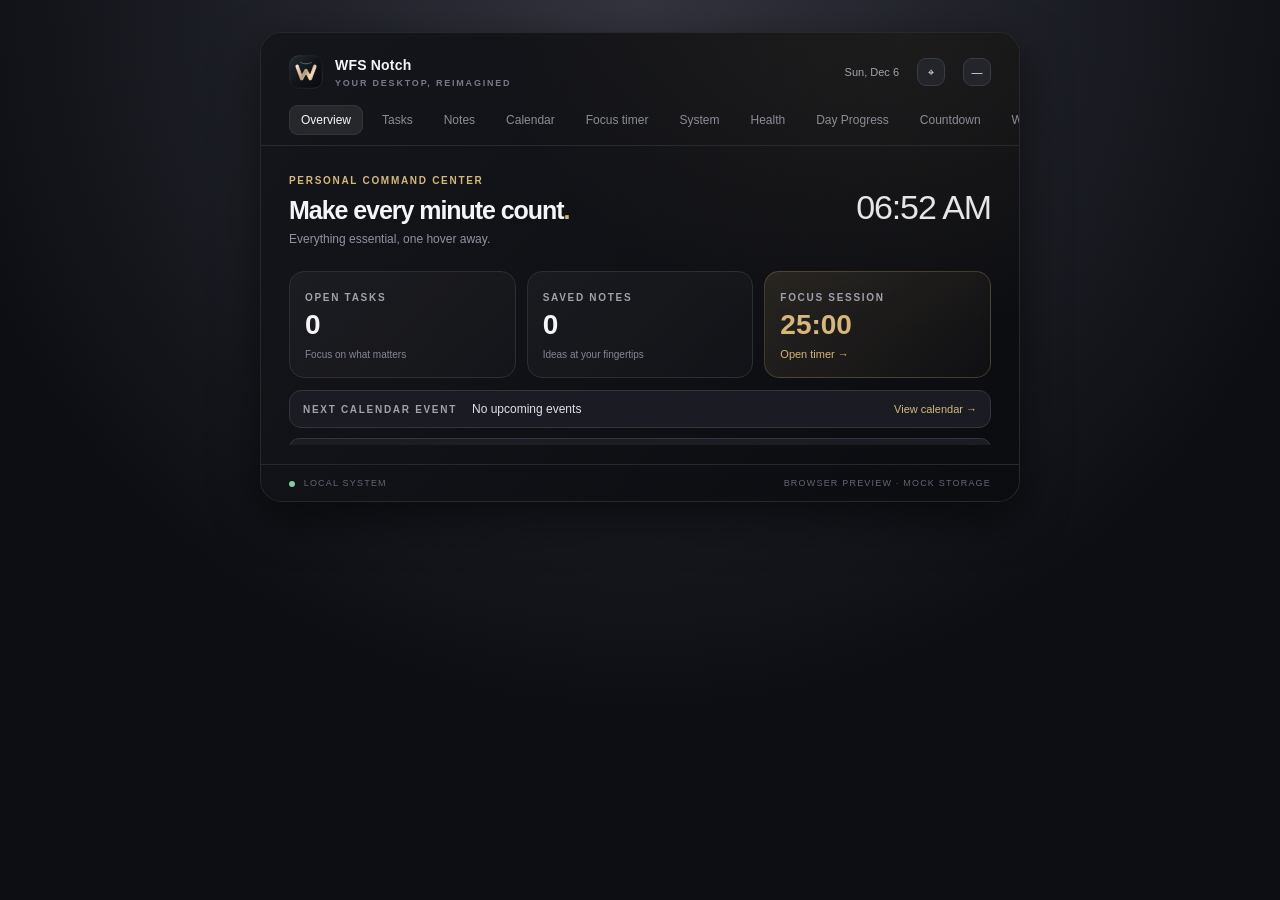
==== 02_APP/ui/index.html @ 5e93414b "feat(rea): add health, countdown, weather, day progress and flashcard panels" ====
<!doctype html>
<html lang="en">
<head>
  <meta charset="utf-8">
  <meta name="viewport" content="width=device-width, initial-scale=1">
  <meta name="color-scheme" content="dark">
  <meta http-equiv="Content-Security-Policy" content="default-src 'self'; script-src 'self'; style-src 'self' 'unsafe-inline'; img-src 'self' data:; connect-src 'self' https://api.open-meteo.com https://geocoding-api.open-meteo.com">
  <title>WFS Notch</title>
  <link rel="stylesheet" href="styles.css">
</head>
<body>
  <div id="notch" class="notch" aria-label="WFS Notch">
    <div class="collapsed" id="collapsed" tabindex="0" role="button" aria-label="Open WFS Notch">
      <span class="signal"><span></span><span></span><span></span></span>
      <span class="collapsed-label">WFS <b>NOTCH</b></span>
      <time id="closed-clock">00:00</time>
    </div>
    <div class="expanded" id="expanded" hidden>
      <header class="topbar">
        <div class="brand"><div class="brand-mark"><img src="assets/wfs-notch-mark.svg" alt="" width="34" height="34"></div><div><strong>WFS Notch</strong><small>YOUR DESKTOP, REIMAGINED</small></div></div>
        <div class="top-actions"><span id="current-date"></span><button class="icon-button" id="pin-button" title="Keep panel open" aria-pressed="false" aria-label="Toggle pinned panel">⌖</button><button class="icon-button" id="collapse" title="Collapse" aria-label="Collapse">—</button></div>
      </header>
      <nav class="tabs" aria-label="Modules">
        <button data-tab="home" class="tab active">Overview</button>
        <button data-tab="todos" class="tab">Tasks</button>
        <button data-tab="notes" class="tab">Notes</button>
        <button data-tab="calendar" class="tab">Calendar</button>
        <button data-tab="timer" class="tab">Focus timer</button>
        <button data-tab="system" class="tab">System</button>
        <button data-tab="health" class="tab">Health</button>
        <button data-tab="day" class="tab">Day Progress</button>
        <button data-tab="countdown" class="tab">Countdown</button>
        <button data-tab="weather" class="tab">Weather</button>
        <button data-tab="flashcards" class="tab">Flashcards</button>
        <button data-tab="habits" class="tab">Habits</button>
        <button data-tab="dock" class="tab">Dock</button>
        <button data-tab="media" class="tab">Media</button>
        <button data-tab="tools" class="tab">Tools</button>
        <button data-tab="settings" class="tab">Settings</button>
      </nav>
      <main>
        <section class="panel active" id="panel-home">
          <div class="welcome"><div><p class="eyebrow">PERSONAL COMMAND CENTER</p><h1>Make every minute count<span>.</span></h1><p>Everything essential, one hover away.</p></div><div class="hero-time" id="hero-time">00:00</div></div>
          <div class="home-grid">
            <div class="mini-card"><span class="mini-label">OPEN TASKS</span><b id="task-count">0</b><small>Focus on what matters</small></div>
            <div class="mini-card"><span class="mini-label">SAVED NOTES</span><b id="note-count">0</b><small>Ideas at your fingertips</small></div>
            <div class="mini-card focus-card"><span class="mini-label">FOCUS SESSION</span><b id="focus-status">25:00</b><button class="text-button" id="go-timer">Open timer →</button></div>
          </div>
          <div class="home-upcoming"><span class="mini-label">NEXT CALENDAR EVENT</span><span id="next-event">No upcoming events</span><button class="text-button" id="go-calendar" type="button">View calendar →</button></div>
          <div class="phase4-home">Habits completed today <b id="home-habit-progress">0 / 0</b> · Pinned links <b id="home-link-count">0</b></div>
          <div class="footnote">Local-first · Rust backend · Original WFS Notch design</div>
        </section>
        <section class="panel" id="panel-todos">
          <div class="section-heading"><div><h2>Tasks</h2><p>Keep your priorities moving.</p></div><span class="section-pill" id="todo-progress">0 complete</span></div>
          <form class="input-row" id="todo-form"><input id="todo-input" maxlength="200" placeholder="Add a task..." autocomplete="off" aria-label="New task" required><button type="submit" class="primary">Add task</button></form>
          <div id="todo-list" class="list-scroll"></div>
        </section>
        <section class="panel" id="panel-notes">
          <div class="section-heading"><div><h2>Notes</h2><p>Capture ideas as they happen.</p></div><button id="note-new" class="primary">+ New note</button></div>
          <div class="note-layout"><div id="note-list" class="note-list"></div><div class="note-editor"><input id="note-title" placeholder="Note title" maxlength="200"><textarea id="note-body" placeholder="Start writing your thoughts..." maxlength="50000"></textarea><div class="note-foot"><small id="save-status" aria-live="polite">Choose or create a note</small><div class="note-actions"><button class="text-button" id="note-save" type="button">Save now</button><button class="danger-link" id="note-delete" type="button">Delete note</button></div></div></div></div>
        </section>
        <section class="panel" id="panel-calendar">
          <div class="section-heading"><div><h2>Calendar</h2><p>Local events and in-app reminders while WFS Notch is running.</p></div><span class="section-pill" id="calendar-count">0 EVENTS</span></div>
          <form id="event-form" class="event-form">
            <input id="event-title" maxlength="200" required placeholder="Event title" aria-label="Event title">
            <input id="event-time" type="datetime-local" required aria-label="Event date and time">
            <select id="event-remind" aria-label="Reminder"><option value="off">No reminder</option><option value="0">At event time</option><option value="5">5 min before</option><option value="15">15 min before</option><option value="30">30 min before</option><option value="60">1 hour before</option></select>
            <button class="primary" id="event-submit" type="submit">Add event</button>
          </form>
          <div class="event-edit-actions"><button class="text-button" id="event-cancel" type="button" hidden>Cancel editing event</button></div>
          <div class="event-hint">Dates are stored as UTC timestamps and shown in your computer's local timezone. Reminders are only displayed while this app is running.</div>
          <div id="event-list" class="event-list" aria-live="polite"></div>
        </section>
        <section class="panel" id="panel-system">
          <div class="section-heading"><div><h2>System monitor</h2><p>Live CPU and memory usage from Windows.</p></div><button class="secondary" id="system-refresh" type="button">Refresh</button></div>
          <div class="system-grid">
            <div class="system-card"><span class="mini-label">CPU USAGE</span><b id="system-cpu">—</b><div class="meter"><span id="cpu-meter"></span></div></div>
            <div class="system-card"><span class="mini-label">MEMORY USAGE</span><b id="system-memory">—</b><div class="meter"><span id="memory-meter"></span></div></div>
          </div>
          <p id="system-detail" class="system-detail">No reading yet.</p>
          <p class="event-hint">Refreshes every 4 seconds while this panel is open. Does not track running apps, upload telemetry, or run a background service.</p>
        </section>
        <section class="panel" id="panel-timer">
          <div class="section-heading"><div><h2>Focus timer</h2><p>Own your next session.</p></div><span class="section-pill">POMODORO</span></div>
          <div class="timer-layout"><div class="timer-ring"><div class="timer-ring-inner"><strong id="timer-display">25:00</strong><span id="timer-label">READY WHEN YOU ARE</span></div></div><div class="timer-controls"><p>SESSION LENGTH</p><div class="preset-row"><button data-minutes="15">15m</button><button data-minutes="25" class="selected">25m</button><button data-minutes="45">45m</button><button data-minutes="60">60m</button></div><button id="timer-start" class="primary large">Start focus</button><button id="timer-reset" class="secondary large">Reset</button></div></div>
        </section>

        <section class="panel" id="panel-health">
          <div class="section-heading"><div><h2>Health &amp; wellness</h2><p>Daily water, short breaks, and calm minutes. Local-only tracking.</p></div><span class="section-pill" id="health-day">TODAY</span></div>
          <div class="health-grid">
            <div class="system-card"><span class="mini-label">WATER · GOAL 8 GLASSES</span><b id="health-water">0 / 8</b><div class="meter"><span id="health-water-meter"></span></div><div class="tool-actions"><button class="primary" data-health="water_plus" type="button">+ Glass</button><button class="secondary" data-health="water_minus" type="button">− Glass</button></div></div>
            <div class="system-card"><span class="mini-label">BREAKS TODAY</span><b id="health-breaks">0</b><button class="secondary" data-health="break_plus" type="button">Log short break</button></div>
            <div class="system-card"><span class="mini-label">CALM MINUTES</span><b id="health-calm">0</b><button class="secondary" data-health="calm_plus" type="button">+ 1 mindful minute</button></div>
          </div>
          <p class="event-hint">Your counters roll over at the next local date. This is a personal reminder, not a medical device.</p>
        </section>
        <section class="panel" id="panel-day">
          <div class="section-heading"><div><h2>Day progress</h2><p>One view of today’s timeline and completed tasks.</p></div><span class="section-pill" id="day-percent">0%</span></div>
          <div class="progress-caption"><strong id="day-clock">00:00</strong><span>Elapsed today</span></div>
          <div class="day-progress-track"><span id="day-progress-meter"></span></div>
          <div class="day-summary"><span id="day-task-progress">0 / 0 tasks completed</span><span id="day-events-count">0 events today</span></div>
          <div class="module-list" id="day-event-list"></div>
        </section>
        <section class="panel" id="panel-countdown">
          <div class="section-heading"><div><h2>Flexible countdown</h2><p>Independent timer with resume and +1/+5 minute adjustments.</p></div><span class="section-pill">LOCAL</span></div>
          <div class="countdown-face" id="countdown-display">05:00</div>
          <form class="countdown-form" id="countdown-form">
            <label for="countdown-minutes">Minutes (1–1440)</label><input id="countdown-minutes" type="number" min="1" max="1440" value="5" required>
            <button type="submit" class="secondary">Set duration</button>
          </form>
          <div class="tool-actions"><button class="primary" id="countdown-toggle" type="button">Start</button><button class="secondary" data-add-minutes="1" type="button">+1 minute</button><button class="secondary" data-add-minutes="5" type="button">+5 minutes</button><button class="secondary" id="countdown-reset" type="button">Reset to 5m</button></div>
          <p class="event-hint" id="countdown-status">Timer is ready. It continues to count down while the panel is hidden.</p>
        </section>
        <section class="panel" id="panel-weather">
          <div class="section-heading"><div><h2>Weather</h2><p>Opt-in weather from Open-Meteo, without API key or automatic location tracking.</p></div><span class="section-pill">ONLINE</span></div>
          <form class="input-row" id="weather-form"><input id="weather-city" maxlength="100" required placeholder="Enter city (e.g. Surabaya)" aria-label="Weather city"><button class="primary" type="submit" id="weather-search">Get weather</button></form>
          <div class="weather-current" id="weather-current" aria-live="polite">Enter a city to request current conditions.</div>
          <div class="weather-days" id="weather-days"></div>
          <p class="event-hint">City search is sent only on request to Open-Meteo. Results show the matched location; internet is required. No temperature is invented when unavailable.</p>
        </section>
        <section class="panel" id="panel-flashcards">
          <div class="section-heading"><div><h2>Notes flashcards</h2><p>Write lines like “question :: answer” in Notes, then practice here.</p></div><span class="section-pill" id="flashcards-count">0 CARDS</span></div>
          <select id="flashcards-note" class="flashcards-select" aria-label="Select flashcard note"></select>
          <div class="flashcard-face" id="flashcard-face">Select a note with flashcard lines.</div>
          <div class="tool-actions"><button class="primary" id="flashcard-flip" type="button">Show answer</button><button class="secondary" id="flashcard-next" type="button">Next card</button></div>
          <p id="flashcard-position" class="event-hint">Study locally; no account or AI service required.</p>
        </section>
        <section class="panel" id="panel-habits">
          <div class="section-heading"><div><h2>Habit tracker</h2><p>Build daily consistency, one check-in at a time.</p></div><span class="section-pill" id="habit-count">0 TODAY</span></div>
          <form id="habit-form" class="input-row"><input id="habit-title" maxlength="120" placeholder="New habit, e.g. Read for 20 minutes" aria-label="New habit" required><button class="primary" type="submit">Add habit</button></form>
          <p class="event-hint">Check-ins are saved locally. The daily date follows your PC's timezone; no account required.</p>
          <div class="module-list" id="habit-list" aria-live="polite"></div>
        </section>
        <section class="panel" id="panel-dock">
          <div class="section-heading"><div><h2>Dock &amp; quick launch</h2><p>Launch Windows essentials and pin your favorite websites.</p></div><span class="section-pill">WINDOWS</span></div>
          <div class="launch-grid" id="builtin-list">
            <button type="button" data-launch="explorer">📁 Files</button>
            <button type="button" data-launch="calculator">🧮 Calculator</button>
            <button type="button" data-launch="notepad">📝 Notepad</button>
            <button type="button" data-launch="paint">🎨 Paint</button>
            <button type="button" data-launch="settings">⚙ Settings</button>
          </div>
          <form id="quicklink-form" class="link-form">
            <input id="quicklink-label" required maxlength="120" placeholder="Website name" aria-label="Website name">
            <input id="quicklink-url" type="url" maxlength="2048" required placeholder="https://example.com" aria-label="Website URL">
            <button class="primary" type="submit">Pin link</button>
          </form>
          <div class="module-list" id="quicklink-list"></div>
          <p class="event-hint">Native buttons require Windows; pinned links open in your default browser. URLs must be http(s), without embedded passwords.</p>
        </section>
        <section class="panel" id="panel-media">
          <div class="section-heading"><div><h2>Media remote</h2><p>Windows global media and volume controls.</p></div><span class="section-pill">NATIVE KEYS</span></div>
          <div class="media-pad">
            <button type="button" data-media="previous" aria-label="Previous track">⏮</button>
            <button type="button" data-media="play_pause" class="media-primary" aria-label="Play or pause">⏯</button>
            <button type="button" data-media="next" aria-label="Next track">⏭</button>
            <button type="button" data-media="stop" aria-label="Stop">⏹</button>
          </div>
          <div class="volume-pad">
            <button type="button" data-media="volume_down">− Volume</button>
            <button type="button" data-media="mute">Mute / unmute</button>
            <button type="button" data-media="volume_up">+ Volume</button>
          </div>
          <p class="event-hint">Controls the active Windows media session by sending standard media keys. Track title, album art, lyrics and playlists are not available yet. Playback depends on your media application.</p>
        </section>
        <section class="panel" id="panel-tools">
          <div class="section-heading"><div><h2>Quick tools</h2><p>Small utilities built into the notch.</p></div><span class="section-pill">OFFLINE</span></div>
          <div class="tools-grid">
            <div class="tool-card"><b>Stopwatch</b><div class="stopwatch-display" id="stopwatch-display">00:00.0</div><div class="tool-actions"><button class="primary" id="stopwatch-toggle">Start</button><button class="secondary" id="stopwatch-lap">Lap</button><button class="secondary" id="stopwatch-reset">Reset</button></div><div class="tool-laps" id="stopwatch-laps"></div></div>
            <div class="tool-card"><b>Secure password generator</b><p>Generated locally using the OS cryptographic random source.</p><div class="tool-actions"><button class="primary" id="password-generate">Generate</button><button class="secondary" id="password-copy">Copy</button></div><output id="password-output" class="tool-output" aria-live="polite">Click Generate</output></div>
            <div class="tool-card"><b>Quick math</b><p>Simple arithmetic. No network, no eval().</p><form id="math-form" class="tool-actions"><input id="math-input" aria-label="Math expression" placeholder="120 * 1.15" required><button class="primary" type="submit">=</button></form><output id="math-output" class="tool-output">Result</output></div>
            <div class="tool-card"><b>Command palette</b><p>Jump to modules quickly with Ctrl+K (while WFS Notch is focused).</p><button id="palette-open" class="secondary" type="button">Open palette</button></div>
          </div>
        </section>
        <div id="command-palette" class="palette-overlay" hidden role="dialog" aria-modal="true" aria-label="Command palette">
          <div class="palette-dialog"><input id="palette-search" placeholder="Jump to a module..." aria-label="Search modules"><div id="palette-results"></div><button id="palette-close" class="text-button" type="button">Close · Esc</button></div>
        </div>
        <section class="panel" id="panel-settings">
          <div class="section-heading"><div><h2>Appearance</h2><p>Personalize your command center.</p></div><span class="section-pill">LOCAL</span></div>
          <div class="settings-row"><div><b>Accent color</b><small>Choose a highlight for your workspace</small></div><div class="swatches"><button class="swatch" data-color="#d6b77a" style="--swatch:#d6b77a" aria-label="Champagne"></button><button class="swatch" data-color="#73c9e5" style="--swatch:#73c9e5" aria-label="Ice"></button><button class="swatch" data-color="#ae91f2" style="--swatch:#ae91f2" aria-label="Lavender"></button><button class="swatch" data-color="#8bd7ab" style="--swatch:#8bd7ab" aria-label="Mint"></button></div></div>
          <div class="settings-row"><div><b>Hover to open</b><small>Expand the notch when the pointer enters</small></div><label class="toggle-label"><input id="hover-toggle" type="checkbox"><span>Enabled</span></label></div>
          <div class="settings-row"><div><b>Keep panel open</b><small>Prevent automatic collapsing when your pointer leaves</small></div><label class="toggle-label"><input id="pin-toggle" type="checkbox"><span>Pinned</span></label></div>
          <div class="settings-row"><div><b>Start with Windows</b><small>Optional HKCU autostart; no admin access required</small></div><label class="toggle-label"><input id="autostart-toggle" type="checkbox"><span>Enabled</span></label></div>
          <div class="settings-row"><div><b>System tray</b><small>Close to hide; restore or quit from the Windows tray icon</small></div><span class="section-pill">AVAILABLE</span></div>
          <div class="settings-row"><div><b>Data storage</b><small>All tasks and notes are saved locally by the Rust backend</small></div><span class="section-pill">PRIVATE</span></div>
          <div class="settings-row backup-heading"><div><b>Data backups</b><small>Store a snapshot in your private app data folder, or restore an earlier snapshot.</small></div><button class="secondary" id="backup-create" type="button">Create backup</button></div>
          <div id="backup-list" class="backup-list"><span class="empty">No backups created yet.</span></div>
          <div class="settings-row"><div><b>Development status</b><small>Verified browser prototype; native Windows integration still requires testing</small></div><span class="section-pill">0.5.0 · REA PREVIEW</span></div>
          <div class="settings-row"><div><b>Exit WFS Notch</b><small>Close the app after saving pending notes</small></div><button class="secondary" id="app-exit" type="button">Exit app</button></div>
        </section>
      </main>
      <footer><span><span class="live-dot"></span> LOCAL SYSTEM</span><span id="environment">RUST + TAURI 2</span></footer>
    </div>
  </div>
  <div id="toast" aria-live="polite" role="status"></div>
  <script src="app.js" defer></script>
  <script src="modules.js" defer></script>
  <script src="parity.js" defer></script>
</body>
</html>
---- 02_APP/ui/styles.css ----
:root{--accent:#d6b77a;--accent-fade:rgba(214,183,122,.12);--panel:#111319;--line:#272931;--muted:#8f939f;--text:#f5f5f7}*{box-sizing:border-box}html,body{margin:0;padding:0;background:transparent;color:var(--text);font-family:Inter,'Segoe UI',Arial,sans-serif;-webkit-font-smoothing:antialiased;overflow:hidden}button,input,textarea{font:inherit}button{cursor:pointer}.notch{position:absolute;left:0;top:0;width:100%;height:100%;overflow:hidden;border:1px solid rgba(255,255,255,.12);background:#090a0d;border-radius:20px;box-shadow:0 16px 46px rgba(0,0,0,.55)}.collapsed{display:flex;width:100%;height:100%;padding:0 21px;align-items:center;gap:13px;cursor:pointer;user-select:none}.collapsed-label{font-size:12px;font-weight:500;letter-spacing:2.5px;white-space:nowrap}.collapsed-label b{color:var(--accent)}.signal{display:flex;gap:3px;align-items:center;height:14px}.signal span{width:3px;background:var(--accent);border-radius:5px;animation:pulse 1.2s ease-in-out infinite alternate}.signal span:nth-child(1){height:6px}.signal span:nth-child(2){height:13px;animation-delay:.25s}.signal span:nth-child(3){height:9px;animation-delay:.4s}#closed-clock{margin-left:auto;color:#b9bac2;font-size:12px;font-variant-numeric:tabular-nums}.expanded{display:flex;flex-direction:column;height:100%;background:radial-gradient(ellipse at 85% 0%,rgba(214,183,122,.07),transparent 45%),linear-gradient(130deg,#15161b,#0b0c10)}.expanded[hidden],.collapsed[hidden]{display:none}.topbar{display:flex;justify-content:space-between;align-items:center;padding:22px 28px 16px}.brand{display:flex;gap:12px;align-items:center}.brand-mark{display:grid;place-items:center;width:34px;height:34px;border-radius:11px;overflow:hidden;flex-shrink:0}.brand-mark img{width:34px;height:34px;display:block}.brand strong{font-size:14px;letter-spacing:.2px}.brand small{display:block;margin-top:4px;color:#767987;font-size:9px;font-weight:700;letter-spacing:1.8px}.top-actions{display:flex;gap:18px;align-items:center;color:#a1a3ad;font-size:11px}.icon-button{width:28px;height:28px;border:1px solid #3b3c43;border-radius:9px;color:#eee;background:#24252b}.tabs{display:flex;gap:7px;padding:0 28px 12px;border-bottom:1px solid var(--line)}.tab{border:0;background:transparent;color:#8b8d96;border-radius:9px;padding:8px 15px;font-size:12px}.tab.active{color:#f6f6f7;background:#26272b;box-shadow:inset 0 0 0 1px #33343a}.tab:hover{color:white;background:#1f2026}main{flex:1;min-height:0;padding:19px 28px}.panel{display:none;height:100%;animation:panel-in .2s ease}.panel.active{display:block}.eyebrow,.mini-label{font-size:10px;letter-spacing:1.7px;color:var(--accent);font-weight:800}.welcome{display:flex;align-items:center;justify-content:space-between}.welcome h1{font-size:25px;letter-spacing:-1.05px;margin:7px 0}.welcome h1 span{color:var(--accent)}.welcome p:not(.eyebrow){font-size:12px;color:var(--muted);margin:4px 0}.hero-time{font-size:34px;font-weight:250;letter-spacing:-1.1px;color:#e6e6e8;font-variant-numeric:tabular-nums}.home-grid{display:grid;grid-template-columns:repeat(3,minmax(0,1fr));gap:11px;margin-top:21px}.mini-card{border:1px solid #2d2e34;background:linear-gradient(140deg,rgba(255,255,255,.04),rgba(255,255,255,.015));border-radius:15px;min-height:105px;padding:15px}.mini-label{color:#a0a1ad}.mini-card b{display:block;font-size:28px;line-height:1.4}.mini-card small{color:#858793;font-size:10px}.focus-card{border-color:rgba(214,183,122,.24);background:linear-gradient(135deg,rgba(214,183,122,.12),rgba(214,183,122,.02))}.focus-card b{color:var(--accent);font-variant-numeric:tabular-nums}.text-button{background:none;border:0;color:var(--accent);font-size:11px;padding:0;text-align:left}.footnote{font-size:10px;color:#626570;margin-top:16px}.section-heading{display:flex;justify-content:space-between;align-items:center;margin-bottom:16px}.section-heading h2{font-size:20px;letter-spacing:-.5px;margin:0 0 4px}.section-heading p{font-size:11px;color:var(--muted);margin:0}.section-pill{font-size:9px;letter-spacing:1px;color:#b6a27c;border:1px solid #4b4233;background:rgba(214,183,122,.06);border-radius:30px;padding:6px 10px}.input-row{display:flex;gap:9px;margin-bottom:12px}input,textarea{background:#17191f;color:#fff;border:1px solid #33353d;border-radius:10px;padding:12px;outline:none}input:focus,textarea:focus{border-color:var(--accent)}.input-row input{flex:1}.primary{border:0;border-radius:10px;background:var(--accent);color:#1b1611;font-weight:750;padding:10px 15px}.secondary{border:1px solid #383a44;color:#dadbe2;border-radius:10px;background:#272932;padding:10px 15px}.list-scroll{height:185px;overflow-y:auto}.todo-item{display:flex;align-items:center;gap:12px;padding:11px 13px;margin-bottom:7px;background:#1a1b22;border:1px solid #2d2f36;border-radius:10px}.todo-item .title{flex:1;font-size:12px}.todo-item.done .title{text-decoration:line-through;color:#767883}.todo-item button{border:0;background:transparent;color:#a5a6b0}.todo-item .check{width:18px;height:18px;border:1px solid #6f6970;border-radius:5px}.todo-item.done .check{background:var(--accent);color:#24211d;border-color:var(--accent)}.empty{color:#8c8e99;padding:26px;text-align:center;font-size:12px}.note-layout{display:grid;grid-template-columns:205px 1fr;gap:13px;height:225px}.note-list{background:#15161b;border:1px solid #2b2c33;border-radius:12px;padding:6px;overflow-y:auto}.note-card{width:100%;text-align:left;background:transparent;border:0;color:#bfc1c9;padding:10px;border-radius:8px;font-size:12px;margin-bottom:2px}.note-card.selected{background:#313034;color:#fff}.note-card small{display:block;color:#7b7d88;margin-top:5px;white-space:nowrap;text-overflow:ellipsis;overflow:hidden}.note-editor{display:flex;flex-direction:column;gap:6px}.note-editor input{font-size:14px;font-weight:700;padding:9px 12px}.note-editor textarea{resize:none;flex:1;font-size:12px;line-height:1.5}.note-foot{display:flex;justify-content:space-between;align-items:center;color:#797d87;font-size:10px}.danger-link{border:0;color:#e49498;background:none;font-size:10px}.timer-layout{display:flex;align-items:center;gap:33px}.timer-ring{display:grid;place-items:center;width:194px;height:194px;border-radius:100%;background:conic-gradient(var(--accent) var(--timer-progress,100%),#35353d 0);box-shadow:0 0 35px rgba(214,183,122,.09)}.timer-ring-inner{display:flex;flex-direction:column;justify-content:center;align-items:center;width:174px;height:174px;background:#14151a;border-radius:100%}.timer-ring strong{font-size:42px;font-weight:300;letter-spacing:-1.2px;font-variant-numeric:tabular-nums}.timer-ring span{color:#8c909c;letter-spacing:1px;font-size:9px;margin-top:4px}.timer-controls{flex:1}.timer-controls p{color:#a8aab4;font-size:10px;letter-spacing:1.3px}.preset-row{display:flex;gap:7px;margin:10px 0 22px}.preset-row button{border:1px solid #383941;background:#222329;color:#a7a9b5;padding:9px 11px;border-radius:8px;font-size:12px}.preset-row button.selected{border-color:var(--accent);color:var(--accent)}.large{min-width:130px;margin-right:8px}.settings-row{display:flex;align-items:center;justify-content:space-between;border-bottom:1px solid #292b31;padding:15px 0}.settings-row b{display:block;font-size:12px;margin-bottom:5px}.settings-row small{color:#92939e;font-size:11px}.swatches{display:flex;gap:9px}.swatch{width:23px;height:23px;background:var(--swatch);border:2px solid transparent;border-radius:100%}.swatch.chosen{outline:2px solid white;outline-offset:2px}footer{display:flex;align-items:center;justify-content:space-between;border-top:1px solid var(--line);height:37px;padding:0 28px;color:#626772;font-size:9px;letter-spacing:1.2px}.live-dot{display:inline-block;background:#88cb9c;border-radius:100%;height:6px;width:6px;vertical-align:middle;margin-right:5px}#toast{position:fixed;bottom:10px;right:12px;max-width:320px;color:#fff;font-size:12px;background:#753d44;padding:10px 13px;border-radius:8px;display:none}#toast.visible{display:block}@keyframes pulse{to{height:3px}}@keyframes panel-in{from{opacity:.2;transform:translateY(6px)}to{opacity:1;transform:translateY(0)}}
/* Browser-only layout for preview without a Windows executable. */
body.preview{height:100vh;background:radial-gradient(circle at 50% 0,#33343e,#0c0e13 65%);display:flex;align-items:flex-start;justify-content:center;padding-top:45px}
body.preview .notch{position:relative;width:720px;height:430px;border-radius:22px;flex-shrink:0}

/* Phase 2 accessibility, editor and brand polish */
.icon-button.on{border-color:var(--accent);color:var(--accent);background:#29251f}.note-actions{display:flex;gap:13px;align-items:center}.toggle-label{display:flex;gap:8px;align-items:center;font-size:11px;color:#b4b6bf}.toggle-label input{accent-color:var(--accent);width:16px;height:16px}.remove-task{font-size:19px!important}.tab:focus-visible,button:focus-visible,.collapsed:focus-visible{outline:2px solid var(--accent);outline-offset:2px}.note-foot .text-button{font-size:10px}.settings-row:last-child{border-bottom:0}#toast{z-index:99}.note-layout{height:242px}.list-scroll{height:235px}body.preview .notch{width:760px;height:470px}body.preview{padding-top:32px}@media(prefers-reduced-motion:reduce){*,*::before,*::after{animation:none!important;transition:none!important}}

/* Allow every added settings row and the note editor to remain reachable. */
.panel.active{overflow-y:auto;overflow-x:hidden;scrollbar-width:thin;scrollbar-color:#4A453E transparent}.panel.active::-webkit-scrollbar{width:6px}.panel.active::-webkit-scrollbar-thumb{background:#4A453E;border-radius:9px}.panel.active::-webkit-scrollbar-track{background:transparent}

/* Phase 3: responsive seven-module navigation and local calendar. */
.tabs{overflow-x:auto;scrollbar-width:thin;scrollbar-color:#49434b transparent;white-space:nowrap;padding-bottom:10px;flex-shrink:0}
.tab{white-space:nowrap;padding:8px 12px;flex-shrink:0}
.home-upcoming{margin-top:12px;background:#1b1c23;border:1px solid #33343d;border-radius:12px;padding:11px 13px;display:flex;align-items:center;gap:15px}
.home-upcoming #next-event{color:#e1e0e4;font-size:12px;flex:1;overflow:hidden;text-overflow:ellipsis;white-space:nowrap}
.event-form{display:grid;grid-template-columns:1.4fr 1.25fr 1.1fr auto;gap:8px;align-items:stretch}
.event-form input,.event-form select{min-width:0;padding:10px 8px;font-size:11px;border:1px solid #373942;border-radius:9px;background:#17191f;color:#eee}
.event-form input[type=datetime-local]{color-scheme:dark}
.event-hint{color:#8e909b;font-size:10px;line-height:1.5;margin:10px 0}
.event-list{max-height:175px;overflow-y:auto;padding:2px 0}
.event-item{display:flex;gap:12px;align-items:center;padding:9px 12px;border:1px solid #353640;background:#1b1c23;border-radius:10px;margin:6px 0}
.event-date{min-width:115px;color:var(--accent);font-size:11px;font-variant-numeric:tabular-nums}
.event-info{flex:1;min-width:0;display:flex;flex-direction:column;gap:3px}
.event-info b{font-size:12px;overflow:hidden;text-overflow:ellipsis;white-space:nowrap}
.event-info small{font-size:10px;color:#898b97}
.event-item.past{opacity:.55}.event-item .remove-task{border:none;background:transparent;color:#d1a4a7}
.system-grid{display:grid;grid-template-columns:1fr 1fr;gap:14px;margin-top:17px}
.system-card{background:linear-gradient(130deg,#22232b,#15161b);border:1px solid #353641;border-radius:16px;padding:20px}
.system-card b{display:block;font-size:38px;font-weight:400;margin:13px 0;color:#f5f4f5;font-variant-numeric:tabular-nums}
.meter{height:7px;background:#383943;border-radius:20px;overflow:hidden}.meter span{display:block;background:var(--accent);width:0%;height:100%;transition:width .4s ease}
.system-detail{font-size:11px;color:#a2a4b0;margin-top:17px}
.backup-list{padding:8px 0;max-height:110px;overflow-y:auto}
.backup-entry{display:flex;justify-content:space-between;align-items:center;padding:7px 10px;margin-bottom:5px;border:1px solid #30323b;border-radius:9px;font-size:11px;color:#c1c2c9}
.backup-entry small{display:block;color:#838692;font-size:10px;margin-top:4px}
.backup-entry button{font-size:11px;padding:7px 10px}
#toast.info{background:#284e46;border:1px solid #567f71}
@media(max-width:650px){.event-form{grid-template-columns:1fr 1fr}.home-upcoming{flex-wrap:wrap}}

.event-edit-actions{height:10px;margin:0 0 2px}.event-edit-actions .text-button{font-size:10px}.event-edit-actions button[hidden]{display:none}body.preview #toast{bottom:auto;top:510px;right:calc(50% - 380px)}


/* Phase 4 — expanded modules, without external assets or UI frameworks */
.phase4-home{font-size:11px;color:#a4a6af;padding:9px 12px;margin-top:10px;background:#1b1c24;border:1px solid #33343d;border-radius:10px}
.phase4-home b{color:var(--accent);font-variant-numeric:tabular-nums;margin:0 9px 0 2px}
.module-list{overflow-y:auto;max-height:178px;scrollbar-width:thin}
.module-item{display:flex;align-items:center;gap:12px;border:1px solid #353640;background:#1b1c23;border-radius:11px;padding:11px 12px;margin:7px 0}
.module-info{display:flex;flex-direction:column;gap:4px;min-width:0;flex:1}
.module-info b,.link-open{font-weight:700;font-size:12px;color:#eee}
.module-info small,.link-subtitle{font-size:10px;color:#868997;overflow:hidden;text-overflow:ellipsis;white-space:nowrap}
.habit-check{border-radius:8px;border:1px solid #59505b;background:#202129;color:var(--accent);height:31px;width:31px;font-size:19px}
.module-item.done .habit-check{background:var(--accent);color:#151316}
.module-item .remove-task{border:0;background:transparent;color:#d8a3a5}
.link-open{background:transparent;border:0;padding:0;text-align:left;max-width:100%;white-space:nowrap;overflow:hidden;text-overflow:ellipsis}
.link-open:hover{color:var(--accent)}
.launch-grid{display:grid;grid-template-columns:repeat(5,minmax(0,1fr));gap:9px;margin-bottom:15px}
.launch-grid button{background:#22242c;border:1px solid #3b3d46;color:#e4e5ea;font-size:11px;padding:12px 4px;border-radius:11px}
.launch-grid button:hover{border-color:var(--accent)}
.link-form{display:grid;grid-template-columns:1fr 1.7fr auto;gap:8px}
.link-form input{min-width:0;font-size:11px;padding:10px}
.media-pad{display:flex;align-items:center;justify-content:center;gap:14px;margin:20px auto}
.media-pad button{width:64px;height:62px;background:#25252d;color:#fff;border:1px solid #41414a;border-radius:18px;font-size:25px}
.media-pad .media-primary{background:var(--accent);color:#191517;border-color:var(--accent)}
.volume-pad{display:flex;justify-content:center;gap:10px}
.volume-pad button{font-size:12px;padding:11px 18px;background:#22242a;border:1px solid #3a3b46;color:#e5e5e8;border-radius:10px}
.tools-grid{display:grid;grid-template-columns:repeat(2,minmax(0,1fr));gap:12px;padding-bottom:8px}
.tool-card{border:1px solid #363740;background:linear-gradient(150deg,#202129,#16171d);border-radius:13px;padding:13px;min-width:0}
.tool-card>b{font-size:12px;display:block}
.tool-card>p{font-size:10px;color:#9597a3;line-height:1.45}
.stopwatch-display{font-size:28px;font-weight:350;color:var(--accent);margin:14px 0;font-variant-numeric:tabular-nums}
.tool-actions{display:flex;gap:6px;margin-top:10px}
.tool-actions button{padding:8px;font-size:10px;white-space:nowrap}
.tool-actions input{min-width:0;width:100%;padding:8px;font-size:11px}
.tool-laps{max-height:44px;overflow-y:auto;display:flex;gap:8px;margin-top:6px;color:#9da0a9}
.tool-output{display:block;font-size:11px;color:#e8d5af;overflow-wrap:anywhere;padding:9px 0;min-height:25px}
.palette-overlay{position:absolute;z-index:20;inset:0;background:rgba(0,0,0,.78);padding:58px 80px;display:flex;align-items:flex-start;justify-content:center}
.palette-overlay[hidden]{display:none}
.palette-dialog{width:100%;max-width:520px;background:#1c1d23;border:1px solid #5a4d37;border-radius:16px;padding:16px;box-shadow:0 16px 70px rgba(0,0,0,.7)}
.palette-dialog input{width:100%;margin-bottom:10px}
#palette-results{max-height:270px;overflow-y:auto}
.palette-option{display:block;width:100%;border:0;border-radius:8px;background:transparent;color:#e3e3e9;text-align:left;padding:10px 12px;font-size:12px}
.palette-option:hover,.palette-option:focus-visible{background:#3d3530;color:var(--accent)}
#palette-close{margin-top:14px}
@media(max-width:660px){.launch-grid{grid-template-columns:repeat(3,1fr)}.link-form{grid-template-columns:1fr 1fr}.link-form button{grid-column:span 2}.tools-grid{grid-template-columns:1fr}}

/* Phase 5: evidence-driven parity modules, no copied Poni assets. */
.health-grid{display:grid;grid-template-columns:repeat(3,minmax(0,1fr));gap:10px}
.health-grid .system-card{padding:14px}.health-grid .system-card b{font-size:28px;margin:9px 0}
.health-grid .system-card button{font-size:10px;white-space:nowrap;padding:9px}
.day-progress-track{height:17px;border-radius:99px;border:1px solid #46404a;background:#24232b;overflow:hidden;margin:19px 0}
.day-progress-track span{display:block;height:100%;width:0;background:linear-gradient(90deg,#927f59,var(--accent));transition:width .2s}
.progress-caption{display:flex;justify-content:space-between;align-items:end;color:#9fa1ad;font-size:12px}
.progress-caption strong{font-size:36px;color:#eee;font-weight:400}
.day-summary{display:flex;justify-content:space-between;color:#adb0bb;font-size:12px;margin-bottom:13px}
.countdown-face{text-align:center;color:var(--accent);font-size:58px;font-weight:300;font-variant-numeric:tabular-nums;margin:13px 0}
.countdown-form{display:flex;align-items:center;gap:9px;margin:10px 0 18px;color:#a4a5af;font-size:12px}
.countdown-form input{width:85px;padding:10px}.countdown-form button{white-space:nowrap}
.weather-current{border:1px solid #343740;background:#202128;border-radius:12px;padding:20px;color:#e7e4df;font-size:14px;min-height:70px}
.weather-days{display:flex;gap:10px;flex-wrap:wrap;margin-top:12px}
.weather-day{display:flex;flex-direction:column;gap:6px;min-width:110px;padding:11px;background:#25252e;border:1px solid #393941;border-radius:10px;color:#dcdde1;font-size:11px}
.weather-day small{color:#aba6a4}
.flashcards-select{width:100%;padding:10px;border-radius:10px;background:#202127;color:#eee;border:1px solid #3a3b45}
.flashcard-face{display:grid;place-items:center;text-align:center;min-height:126px;padding:20px;border:1px solid #554a3c;background:linear-gradient(140deg,#28242a,#1e1e26);border-radius:14px;margin-top:13px;color:#e3d1ac;font-size:18px;overflow-wrap:anywhere}
@media(max-width:640px){.health-grid{grid-template-columns:1fr}.day-summary{flex-direction:column;gap:8px}.countdown-form{flex-wrap:wrap}}
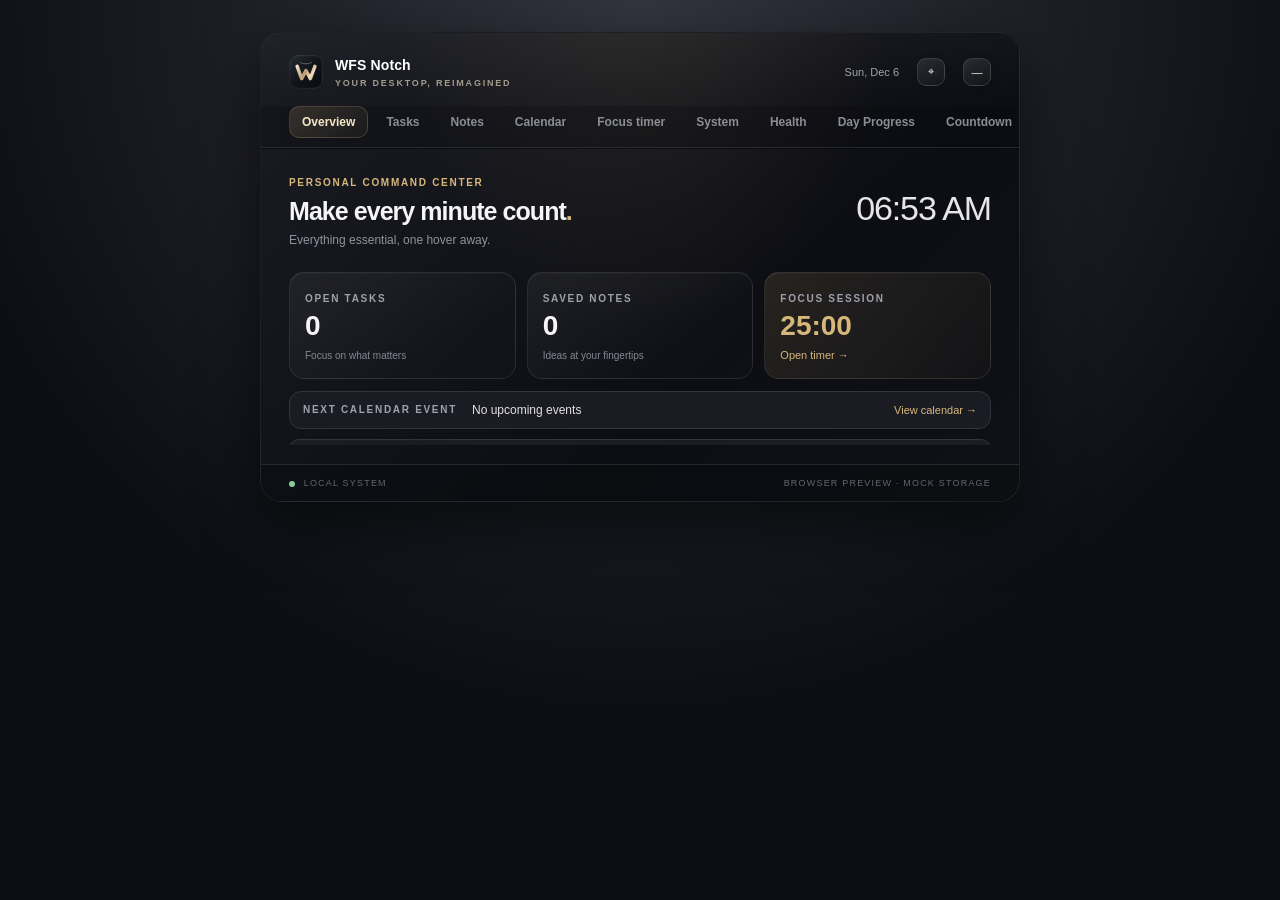
==== commit 327d97a4: "feat(ui): wire premium style and accessible module keyboard navigation" ====
--- a/02_APP/ui/index.html
+++ b/02_APP/ui/index.html
@@ -7,6 +7,10 @@
   <meta http-equiv="Content-Security-Policy" content="default-src 'self'; script-src 'self'; style-src 'self' 'unsafe-inline'; img-src 'self' data:; connect-src 'self' https://api.open-meteo.com https://geocoding-api.open-meteo.com">
   <title>WFS Notch</title>
   <link rel="stylesheet" href="styles.css">
+  <link rel="stylesheet" href="calendar_plus.css">
+  <link rel="stylesheet" href="system_details.css">
+  <link rel="stylesheet" href="media_sessions.css">
+  <link rel="stylesheet" href="ux_polish.css">
 </head>
 <body>
   <div id="notch" class="notch" aria-label="WFS Notch">
@@ -57,6 +61,7 @@
         </section>
         <section class="panel" id="panel-notes">
           <div class="section-heading"><div><h2>Notes</h2><p>Capture ideas as they happen.</p></div><button id="note-new" class="primary">+ New note</button></div>
+          <div class="note-search-row"><input id="note-search" type="search" autocomplete="off" placeholder="Search note titles and contents..." aria-label="Search notes"></div>
           <div class="note-layout"><div id="note-list" class="note-list"></div><div class="note-editor"><input id="note-title" placeholder="Note title" maxlength="200"><textarea id="note-body" placeholder="Start writing your thoughts..." maxlength="50000"></textarea><div class="note-foot"><small id="save-status" aria-live="polite">Choose or create a note</small><div class="note-actions"><button class="text-button" id="note-save" type="button">Save now</button><button class="danger-link" id="note-delete" type="button">Delete note</button></div></div></div></div>
         </section>
         <section class="panel" id="panel-calendar">
@@ -68,6 +73,21 @@
             <button class="primary" id="event-submit" type="submit">Add event</button>
           </form>
           <div class="event-edit-actions"><button class="text-button" id="event-cancel" type="button" hidden>Cancel editing event</button></div>
+          <div class="calendar-toolbar" aria-label="Calendar navigation">
+            <button id="calendar-prev" class="text-button" type="button" aria-label="Previous month">◀</button>
+            <strong id="calendar-month-title">Month</strong>
+            <button id="calendar-next" class="text-button" type="button" aria-label="Next month">▶</button>
+            <button id="calendar-today" class="text-button" type="button">Today</button>
+          </div>
+          <div class="calendar-weekdays" aria-hidden="true"><span>Mon</span><span>Tue</span><span>Wed</span><span>Thu</span><span>Fri</span><span>Sat</span><span>Sun</span></div>
+          <div id="calendar-month-grid" class="calendar-month-grid" role="group" aria-label="Monthly calendar"></div>
+          <details class="ics-box"><summary>Import / export iCalendar (.ics)</summary>
+            <p class="event-hint">Paste UTC-based ICS calendar text below. Unsupported floating/TZID timestamps are rejected rather than guessed. Import is transactional and repeated UIDs are skipped.</p>
+            <textarea id="ics-import-data" maxlength="262144" aria-label="Paste iCalendar ICS content" placeholder="BEGIN:VCALENDAR&#10;VERSION:2.0&#10;..."></textarea>
+            <div class="calendar-toolbar"><button id="ics-import-button" class="secondary" type="button">Import events</button><button id="ics-export-button" class="secondary" type="button">Export events</button><button id="ics-export-copy" class="text-button" type="button">Copy export</button></div>
+            <textarea id="ics-export-data" readonly aria-label="Exported iCalendar ICS content" placeholder="Exported ICS will appear here"></textarea>
+            <small id="ics-status" role="status">Local-only calendar interchange. No cloud sync.</small>
+          </details>
           <div class="event-hint">Dates are stored as UTC timestamps and shown in your computer's local timezone. Reminders are only displayed while this app is running.</div>
           <div id="event-list" class="event-list" aria-live="polite"></div>
         </section>
@@ -78,6 +98,11 @@
             <div class="system-card"><span class="mini-label">MEMORY USAGE</span><b id="system-memory">—</b><div class="meter"><span id="memory-meter"></span></div></div>
           </div>
           <p id="system-detail" class="system-detail">No reading yet.</p>
+          <div class="system-detail-columns">
+            <section><h3>Storage volumes</h3><div id="system-disks" aria-live="polite">Read-only on Windows · no preview numbers</div></section>
+            <section><h3>Network interfaces</h3><div id="system-networks" aria-live="polite">Read-only on Windows · no preview numbers</div></section>
+          </div>
+          <p class="event-hint">Disk and network totals are local OS counters, not speed tests. No Wi-Fi scanning, admin privileges or uploads.</p>
           <p class="event-hint">Refreshes every 4 seconds while this panel is open. Does not track running apps, upload telemetry, or run a background service.</p>
         </section>
         <section class="panel" id="panel-timer">
@@ -150,6 +175,15 @@
         </section>
         <section class="panel" id="panel-media">
           <div class="section-heading"><div><h2>Media remote</h2><p>Windows global media and volume controls.</p></div><span class="section-pill">NATIVE KEYS</span></div>
+          <div id="now-playing" class="now-playing" role="status" aria-live="polite">
+            <div class="now-playing-overline">CURRENT WINDOWS MEDIA SESSION</div>
+            <strong id="media-track-title">No session detected</strong>
+            <div id="media-track-artist">Open the native desktop app to inspect active media.</div>
+            <small id="media-track-source">Track metadata stays on this device</small>
+            <div class="media-progress"><span id="media-progress-bar"></span></div>
+            <div class="media-time"><span id="media-position">—</span><span id="media-playback-state">Unavailable</span><span id="media-duration">—</span></div>
+            <button type="button" class="text-button" id="media-refresh">Refresh track</button>
+          </div>
           <div class="media-pad">
             <button type="button" data-media="previous" aria-label="Previous track">⏮</button>
             <button type="button" data-media="play_pause" class="media-primary" aria-label="Play or pause">⏯</button>
@@ -161,7 +195,7 @@
             <button type="button" data-media="mute">Mute / unmute</button>
             <button type="button" data-media="volume_up">+ Volume</button>
           </div>
-          <p class="event-hint">Controls the active Windows media session by sending standard media keys. Track title, album art, lyrics and playlists are not available yet. Playback depends on your media application.</p>
+          <p class="event-hint">Track title, artist, album, session and position are read from Windows GSMTC only while this panel is open. Album art, synchronized lyrics and playlists are not implemented yet. Media buttons send standard Windows media keys and playback depends on your media app.</p>
         </section>
         <section class="panel" id="panel-tools">
           <div class="section-heading"><div><h2>Quick tools</h2><p>Small utilities built into the notch.</p></div><span class="section-pill">OFFLINE</span></div>
@@ -185,7 +219,7 @@
           <div class="settings-row"><div><b>Data storage</b><small>All tasks and notes are saved locally by the Rust backend</small></div><span class="section-pill">PRIVATE</span></div>
           <div class="settings-row backup-heading"><div><b>Data backups</b><small>Store a snapshot in your private app data folder, or restore an earlier snapshot.</small></div><button class="secondary" id="backup-create" type="button">Create backup</button></div>
           <div id="backup-list" class="backup-list"><span class="empty">No backups created yet.</span></div>
-          <div class="settings-row"><div><b>Development status</b><small>Verified browser prototype; native Windows integration still requires testing</small></div><span class="section-pill">0.5.0 · REA PREVIEW</span></div>
+          <div class="settings-row"><div><b>Development status</b><small>Verified browser prototype; native Windows integration still requires testing</small></div><span class="section-pill">0.8.0 · DEVELOPMENT</span></div>
           <div class="settings-row"><div><b>Exit WFS Notch</b><small>Close the app after saving pending notes</small></div><button class="secondary" id="app-exit" type="button">Exit app</button></div>
         </section>
       </main>
@@ -196,5 +230,9 @@
   <script src="app.js" defer></script>
   <script src="modules.js" defer></script>
   <script src="parity.js" defer></script>
+  <script src="calendar_plus.js" defer></script>
+  <script src="system_details.js" defer></script>
+  <script src="media_sessions.js" defer></script>
+  <script src="ux_polish.js" defer></script>
 </body>
 </html>
--- a/02_APP/ui/calendar_plus.css
+++ b/02_APP/ui/calendar_plus.css
@@ -0,0 +1,20 @@
+/* Feature parity tranche: calendar month grid, ICS interchange and live note search. */
+.note-search-row { margin: 8px 0 12px; }
+.note-search-row input { width: 100%; padding: 9px 12px; border-radius: 11px; }
+.calendar-toolbar { display: flex; gap: 10px; align-items: center; flex-wrap: wrap; margin: 12px 0 8px; }
+.calendar-toolbar strong { min-width: 140px; font-size: .95rem; letter-spacing: .02em; }
+.calendar-toolbar button { min-height: 32px; }
+.calendar-weekdays, .calendar-month-grid { display: grid; grid-template-columns: repeat(7, minmax(0, 1fr)); gap: 5px; }
+.calendar-weekdays { text-align: center; font-size: .70rem; opacity: .70; margin-bottom: 5px; }
+.calendar-month-grid { margin-bottom: 15px; }
+.calendar-blank { min-height: 42px; }
+.calendar-day { border-radius: 10px; min-height: 42px; padding: 4px; background: rgba(255,255,255,.035); border: 1px solid rgba(255,255,255,.06); color: inherit; position: relative; font: inherit; display: flex; align-items: center; justify-content: center; gap: 4px; cursor: pointer; }
+.calendar-day:hover, .calendar-day:focus-visible { background: rgba(214,183,122,.13); outline-offset: 2px; }
+.calendar-day.today { border-color: var(--accent, #d6b77a); }
+.calendar-day.selected { box-shadow: inset 0 0 0 2px var(--accent, #d6b77a); }
+.calendar-day.has-event small { font-size: .65rem; background: var(--accent, #d6b77a); color: #121318; padding: 1px 5px; border-radius: 99px; font-weight: 700; }
+.ics-box { border: 1px solid rgba(214,183,122,.24); border-radius: 13px; padding: 9px 12px; margin: 10px 0; }
+.ics-box summary { cursor: pointer; font-weight: 600; }
+.ics-box textarea { box-sizing: border-box; display: block; width: 100%; min-height: 85px; resize: vertical; margin: 9px 0; border-radius: 8px; padding: 10px; font-family: ui-monospace, Consolas, monospace; font-size: 11px; }
+.ics-box small { color: #c8c8d2; display: block; padding: 5px 0; }
+@media (max-width: 560px) { .calendar-day { min-height: 34px; font-size: .77rem; } .calendar-day.has-event small { padding: 0 3px; } .calendar-toolbar { gap: 6px; } .calendar-blank { min-height: 34px; } }
--- a/02_APP/ui/system_details.css
+++ b/02_APP/ui/system_details.css
@@ -0,0 +1,12 @@
+/* Native read-only Windows disk/network details */
+.system-detail-columns { display:grid; grid-template-columns: repeat(2, minmax(0,1fr)); gap:14px; margin-top:16px; }
+.system-detail-columns section { min-width:0; border-radius:13px; padding:13px; border:1px solid rgba(255,255,255,.09); background:rgba(255,255,255,.03); }
+.system-detail-columns h3 { font-size:.82rem; font-weight:650; margin:0 0 12px; }
+.detail-row { padding:8px 0; border-bottom:1px solid rgba(255,255,255,.05); }
+.detail-row:last-child { border-bottom:none; }
+.detail-label { display:grid; gap:4px; min-width:0; }
+.detail-label b { font-weight:600; font-size:.78rem; overflow-wrap:anywhere; }
+.detail-label small { color:#aab0bc; font-size:.68rem; overflow-wrap:anywhere; }
+.detail-meter { height:5px; background:rgba(255,255,255,.10); border-radius:6px; margin-top:8px; overflow:hidden; }
+.detail-meter span { display:block; height:100%; background:var(--accent,#d6b77a); border-radius:6px; }
+@media (max-width:650px) { .system-detail-columns { grid-template-columns:1fr; } }
--- a/02_APP/ui/media_sessions.css
+++ b/02_APP/ui/media_sessions.css
@@ -0,0 +1,9 @@
+.now-playing {background:linear-gradient(135deg,rgba(214,183,122,.12),rgba(255,255,255,.025));border:1px solid rgba(214,183,122,.25);border-radius:16px;padding:16px;margin-bottom:16px;display:grid;gap:7px;}
+.now-playing-overline {font-size:.66rem;letter-spacing:.12em;color:#c7b68e;font-weight:700;}
+.now-playing strong {font-size:1.2rem;line-height:1.4;overflow-wrap:anywhere;}
+.now-playing #media-track-artist {font-size:.88rem;opacity:.87;overflow-wrap:anywhere;}
+.now-playing #media-track-source {color:#aeb1ba;overflow-wrap:anywhere;}
+.media-progress {height:5px;border-radius:9px;overflow:hidden;background:rgba(255,255,255,.11);margin-top:8px;}
+.media-progress>span {display:block;background:var(--accent,#d6b77a);height:100%;width:0%;transition:width .4s linear;}
+.media-time {display:flex;justify-content:space-between;gap:10px;font-size:.75rem;color:#d7d5d1;}
+.now-playing button {justify-self:start;}
--- a/02_APP/ui/ux_polish.css
+++ b/02_APP/ui/ux_polish.css
@@ -0,0 +1,98 @@
+/* WFS Notch v0.8 | original frosted-metal desktop refinement.
+   Additive layer over styles.css; intentionally retains module layout and keyboard focus. */
+:root {
+  --surface-glass:rgba(24,25,31,.96);
+  --edge-gold:rgba(214,183,122,.30);
+  --edge-cool:rgba(255,255,255,.075);
+  --motion-quick:160ms;
+  --motion-normal:240ms;
+}
+html,body {scrollbar-color:rgba(180,168,148,.5) transparent;overscroll-behavior:none}
+.notch {
+  isolation:isolate;
+  border:1px solid var(--edge-cool);
+  background:linear-gradient(145deg,#171920 0%,#090a0e 67%,#111318 100%);
+  box-shadow:0 22px 60px rgba(0,0,0,.55),0 1px 0 rgba(255,255,255,.09) inset,0 -1px 0 rgba(0,0,0,.8) inset;
+  transition:border-color var(--motion-normal) ease,box-shadow var(--motion-normal) ease;
+}
+.notch:hover {border-color:rgba(214,183,122,.21)}
+.collapsed {position:relative;z-index:1;background:linear-gradient(100deg,rgba(12,13,16,.80),rgba(28,29,34,.74) 40%,rgba(12,13,16,.82));}
+.collapsed::after {content:"";position:absolute;inset:0;z-index:-1;pointer-events:none;background:radial-gradient(ellipse at 50% 0%,rgba(214,183,122,.15),transparent 75%);}
+.collapsed:hover .collapsed-label {color:#fff}
+.collapsed-label {font-weight:650;transition:color var(--motion-quick) ease;letter-spacing:2px}
+.signal span {box-shadow:0 0 8px rgba(214,183,122,.18)}
+#closed-clock {font-weight:600;letter-spacing:.6px}
+.expanded {position:relative;z-index:1;background:radial-gradient(ellipse at 50% -15%,rgba(214,183,122,.10),transparent 48%),linear-gradient(138deg,#1a1c23,#0d0e13 64%,#101116);}
+.topbar {padding-top:19px;padding-bottom:15px;background:linear-gradient(180deg,rgba(255,255,255,.027),transparent);min-height:73px}
+.brand {min-width:0}
+.brand-mark {background:radial-gradient(circle,rgba(214,183,122,.08),transparent);box-shadow:0 1px 0 rgba(255,255,255,.10) inset}
+.brand strong {font-weight:720;color:#fff;letter-spacing:.12px}
+.brand small {color:#a39b8b}
+.icon-button {
+  border:1px solid rgba(255,255,255,.14);
+  background:linear-gradient(150deg,rgba(255,255,255,.10),rgba(255,255,255,.02));
+  box-shadow:0 2px 8px rgba(0,0,0,.15);
+  transition:background var(--motion-quick) ease,border-color var(--motion-quick) ease,transform var(--motion-quick) ease;
+}
+.icon-button:hover {border-color:var(--edge-gold);background:rgba(214,183,122,.10);transform:translateY(-1px)}
+.tabs {gap:5px;scroll-padding:18px;overscroll-behavior-x:contain;box-shadow:0 1px 0 rgba(0,0,0,.40);background:rgba(7,8,11,.22);padding-bottom:9px}
+.tabs .tab {
+  flex-shrink:0;white-space:nowrap;border:1px solid transparent;
+  border-radius:10px;font-weight:580;
+  transition:color var(--motion-quick) ease,background var(--motion-quick) ease,border-color var(--motion-quick) ease;
+}
+.tabs .tab.active {
+  color:#f5e6c7;
+  border-color:rgba(214,183,122,.20);
+  background:linear-gradient(140deg,rgba(214,183,122,.17),rgba(214,183,122,.035));
+  box-shadow:0 2px 8px rgba(0,0,0,.12);
+}
+.tabs .tab:not(.active):hover {color:#e5e0d6;background:rgba(255,255,255,.065)}
+button:focus-visible, .collapsed:focus-visible, summary:focus-visible, input:focus-visible, textarea:focus-visible, select:focus-visible {
+  outline:2px solid var(--accent,#d6b77a);
+  outline-offset:2px;
+}
+button:disabled {cursor:not-allowed;opacity:.5}
+main {min-height:0}
+.panel.active {scrollbar-color:rgba(214,183,122,.39) transparent;overscroll-behavior:contain;}
+.welcome h1 {line-height:1.1;font-weight:750;letter-spacing:-.95px}
+.hero-time {font-weight:440}
+.mini-card {
+  background:linear-gradient(145deg,rgba(255,255,255,.055),rgba(255,255,255,.012) 70%);
+  border-color:rgba(255,255,255,.095);
+  box-shadow:0 1px 0 rgba(255,255,255,.03) inset;
+  transition:transform var(--motion-normal) ease,border-color var(--motion-normal) ease,box-shadow var(--motion-normal) ease;
+}
+.mini-card:hover {transform:translateY(-2px);border-color:rgba(214,183,122,.20);box-shadow:0 7px 22px rgba(0,0,0,.15)}
+.focus-card {background:linear-gradient(130deg,rgba(214,183,122,.13),rgba(214,183,122,.025))}
+.primary {background:linear-gradient(145deg,#e4cfa4,var(--accent));box-shadow:0 3px 10px rgba(0,0,0,.15)}
+.primary:hover {filter:brightness(1.07)}
+.secondary:hover {border-color:var(--edge-gold);background:#302f34}
+.text-button:hover {filter:brightness(1.12);text-decoration:underline;text-underline-offset:3px}
+.media-pad {flex-wrap:wrap}
+.media-pad button {transition:transform var(--motion-quick) ease,background var(--motion-quick) ease,border-color var(--motion-quick) ease}
+.media-pad button:hover {border-color:var(--edge-gold);transform:translateY(-2px)}
+.media-pad .media-primary {background:linear-gradient(150deg,#e6cfa0,var(--accent))}
+.volume-pad {flex-wrap:wrap}
+.volume-pad button {min-height:38px;transition:background var(--motion-quick) ease}
+.volume-pad button:hover {background:#35343a}
+input,textarea {transition:border-color var(--motion-quick) ease,box-shadow var(--motion-quick) ease}
+input:focus-visible,textarea:focus-visible {box-shadow:0 0 0 3px rgba(214,183,122,.09)}
+footer {background:rgba(8,9,11,.37)}
+@media (prefers-reduced-motion:reduce) {
+  *,*::before,*::after {animation-duration:.01ms!important;animation-iteration-count:1!important;scroll-behavior:auto!important;transition-duration:.01ms!important}
+}
+@media (max-width:560px) {
+  .topbar {padding:14px 17px 11px;min-height:65px}
+  .tabs {padding-left:15px;padding-right:15px}
+  main {padding:13px 17px}
+  .brand small {letter-spacing:1.1px}
+  .top-actions {gap:9px}
+  .welcome {align-items:flex-start;gap:7px}
+  .welcome h1 {font-size:20px}
+  .hero-time {font-size:26px}
+  .home-grid {gap:6px}
+  .mini-card {padding:10px}
+  .mini-card b {font-size:22px}
+  .media-pad button {width:52px;height:52px;font-size:22px}
+}
